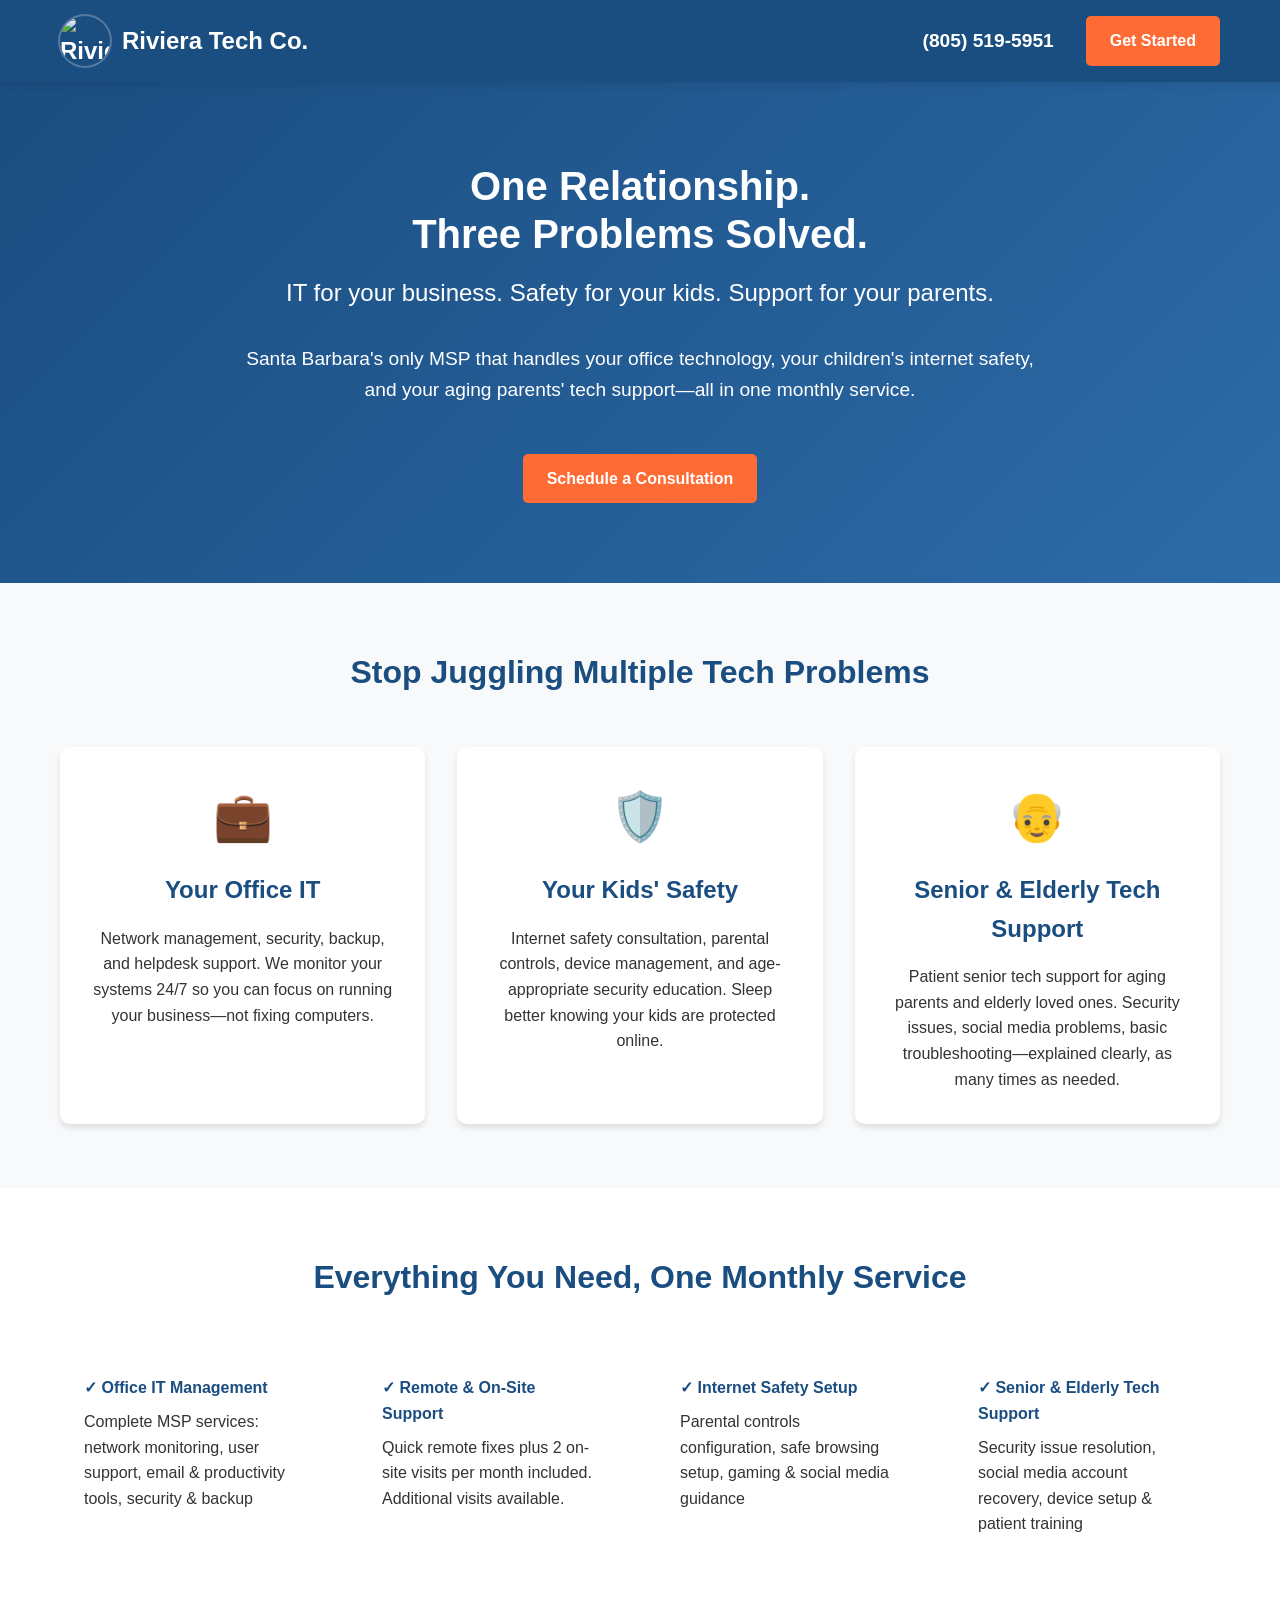
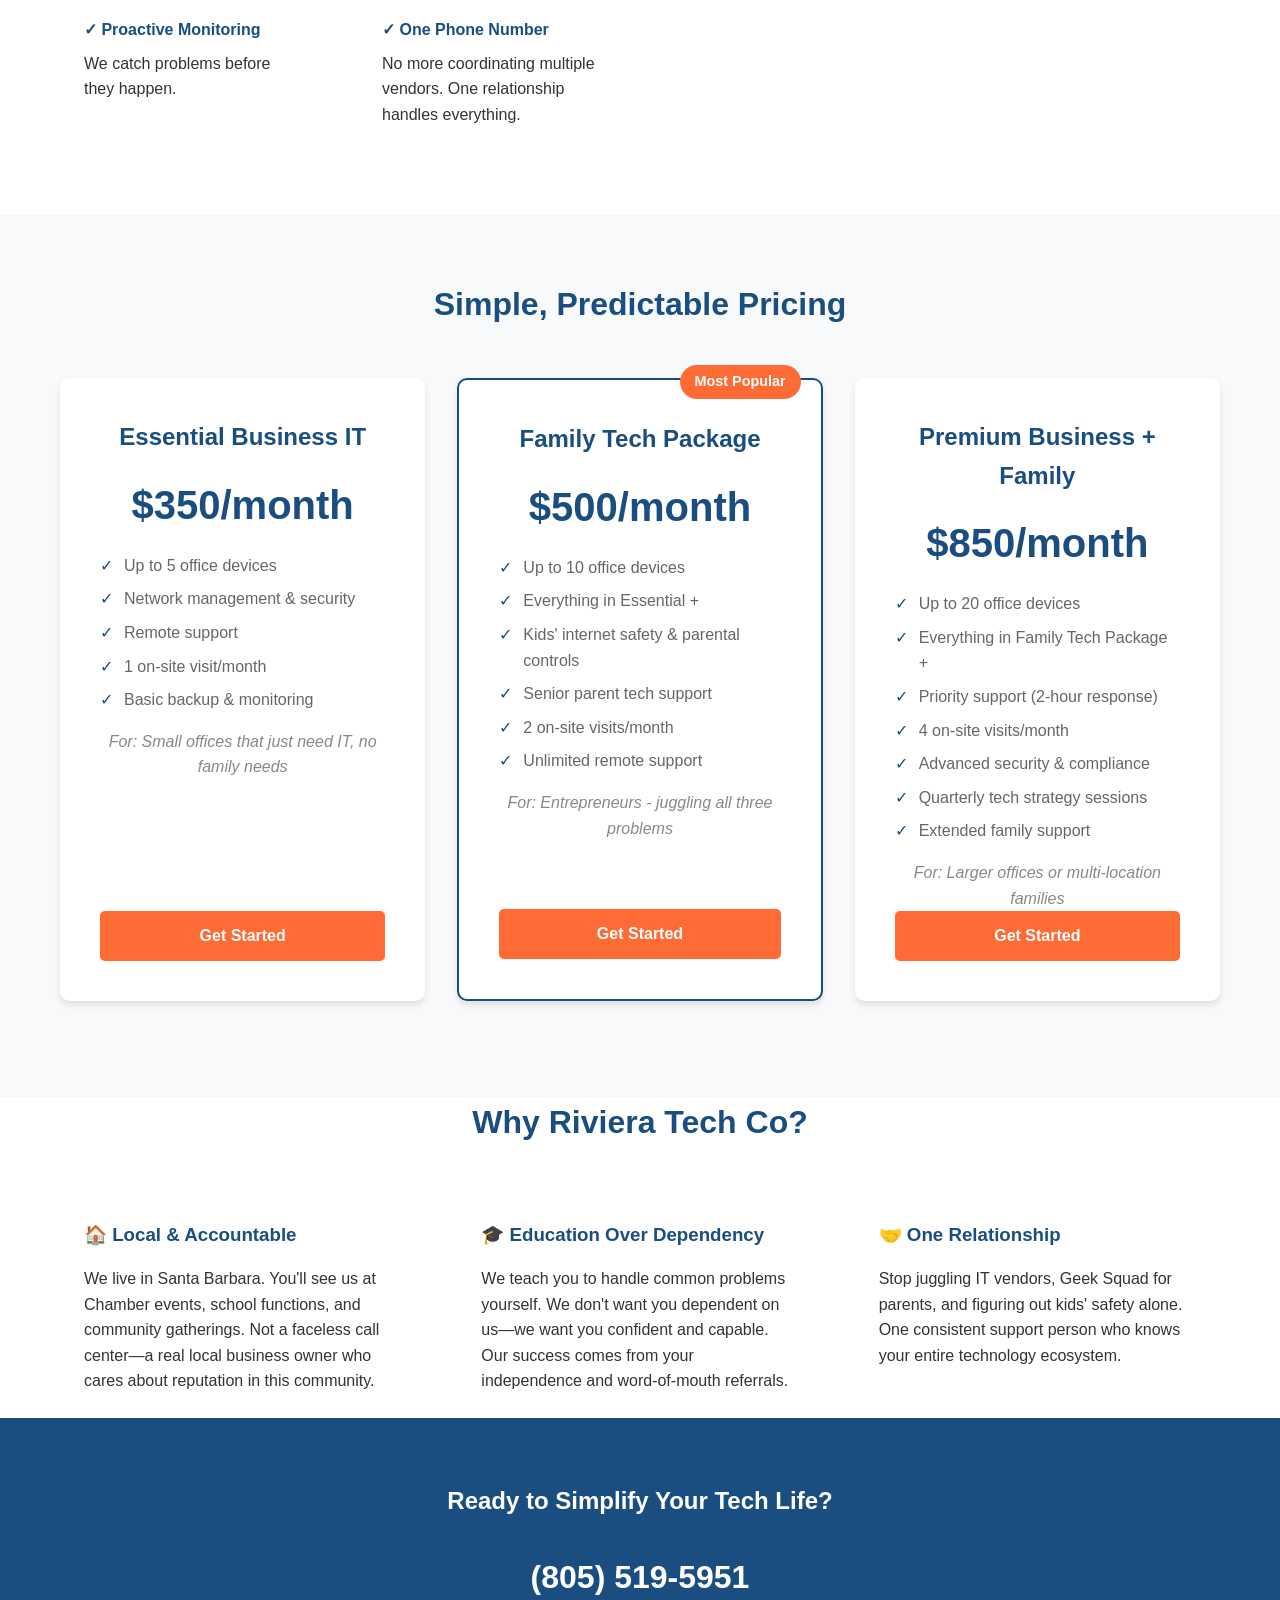
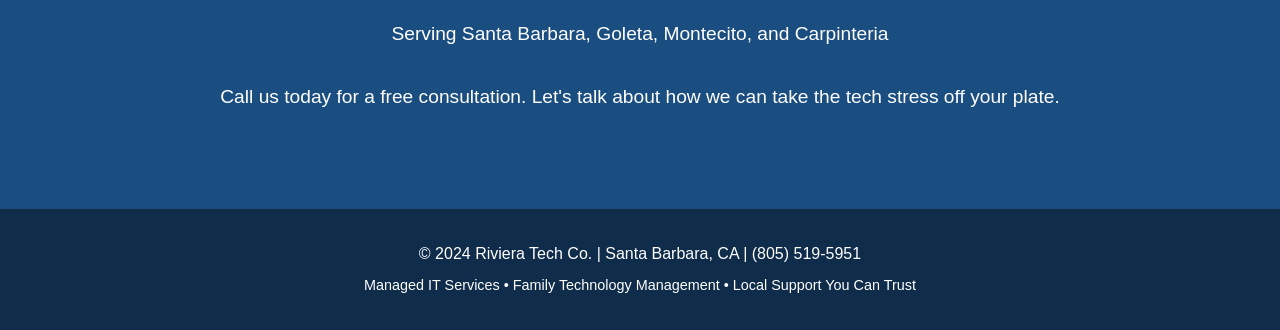
==== index.html @ 0cfe924a "SEO + logo fixes: repair broken meta description, add senior/elderly keywords, LocalBusiness schema," ====
<!DOCTYPE html>
<html lang="en">
<head>
    <meta charset="UTF-8">
    <meta http-equiv="Content-Security-Policy" content="upgrade-insecure-requests">
    <meta name="viewport" content="width=device-width, initial-scale=1.0">
    <meta name="description" content="Riviera Tech Co. is Santa Barbara's only MSP offering business IT support, kids' internet safety, and senior &amp; elderly tech support for aging parents. One relationship, three problems solved.">
    <meta name="keywords" content="senior tech support Santa Barbara, elderly tech support, IT support for seniors, aging parent tech help, managed IT services Santa Barbara, small business IT support, kids internet safety, family tech support">
    <link rel="canonical" href="https://www.rivtechco.com/">
    <meta name="robots" content="index, follow">
    <meta property="og:type" content="website">
    <meta property="og:title" content="Riviera Tech Co. | Santa Barbara IT Support for Your Business & Family">
    <meta property="og:description" content="Santa Barbara's only MSP offering business IT support, kids' internet safety, and senior & elderly tech support for aging parents. One relationship, three problems solved.">
    <meta property="og:url" content="https://www.rivtechco.com/">
    <meta property="og:image" content="https://www.rivtechco.com/logo.jpg">
    <meta property="og:locale" content="en_US">
    <meta name="twitter:card" content="summary">
    <meta name="twitter:title" content="Riviera Tech Co. | Santa Barbara IT Support for Your Business & Family">
    <meta name="twitter:description" content="Santa Barbara's only MSP offering business IT support, kids' internet safety, and senior & elderly tech support for aging parents.">
    <link rel="icon" type="image/jpg" href="logo.jpg">
    <title>Riviera Tech Co. | Santa Barbara IT Support for Your Business & Family</title>
    <style>
        * {
            margin: 0;
            padding: 0;
            box-sizing: border-box;
        }
        
        body {
            font-family: -apple-system, BlinkMacSystemFont, 'Segoe UI', Roboto, 'Helvetica Neue', Arial, sans-serif;
            line-height: 1.6;
            color: #333;
        }
        
        .container {
            max-width: 1200px;
            margin: 0 auto;
            padding: 0 20px;
        }
        
        /* Header */
        header {
            background: #1a4d80;
            color: white;
            padding: 1rem 0;
            position: sticky;
            top: 0;
            z-index: 100;
            box-shadow: 0 2px 10px rgba(0,0,0,0.1);
        }
        
        .header-content {
            display: flex;
            justify-content: space-between;
            align-items: center;
            flex-wrap: wrap;
        }
        
        .logo {
            display: flex;
            align-items: center;
            gap: 0.75rem;
            font-size: 1.5rem;
            font-weight: bold;
        }
        
        .logo img {
            height: 50px;
            width: 50px;
            object-fit: cover;
            border-radius: 50%;
            box-shadow: 0 0 0 2px rgba(255,255,255,0.25);
        }
        
        .header-contact {
            display: flex;
            gap: 2rem;
            align-items: center;
        }
        
        .phone {
            font-size: 1.2rem;
            font-weight: 600;
            color: white;
            text-decoration: none;
        }
        
        .cta-button {
            background: #ff6b35;
            color: white;
            padding: 0.75rem 1.5rem;
            border-radius: 5px;
            text-decoration: none;
            font-weight: 600;
            transition: background 0.3s;
        }
        
        .cta-button:hover {
            background: #e55a2b;
        }
        
        /* Hero Section */
        .hero {
            background: linear-gradient(135deg, #1a4d80 0%, #2d6ba8 100%);
            color: white;
            padding: 5rem 0;
            text-align: center;
        }
        
        .hero h1 {
            font-size: 2.5rem;
            margin-bottom: 1rem;
            line-height: 1.2;
        }
        
        .hero .tagline {
            font-size: 1.5rem;
            margin-bottom: 2rem;
            font-weight: 300;
        }
        
        .hero p {
            font-size: 1.2rem;
            margin-bottom: 2rem;
            max-width: 800px;
            margin-left: auto;
            margin-right: auto;
        }
        
        /* Three Problems Section */
        .problems {
            padding: 4rem 0;
            background: #f8f9fa;
        }
        
        .section-title {
            text-align: center;
            font-size: 2rem;
            margin-bottom: 3rem;
            color: #1a4d80;
        }
        
        .problems-grid {
            display: grid;
            grid-template-columns: repeat(auto-fit, minmax(300px, 1fr));
            gap: 2rem;
            margin-top: 2rem;
        }
        
        .problem-card {
            background: white;
            padding: 2rem;
            border-radius: 10px;
            box-shadow: 0 4px 6px rgba(0,0,0,0.1);
            text-align: center;
        }
        
        .problem-card h3 {
            color: #1a4d80;
            font-size: 1.5rem;
            margin-bottom: 1rem;
        }
        
        .problem-icon {
            font-size: 3rem;
            margin-bottom: 1rem;
        }
        
        /* How It Works */
        .how-it-works {
            padding: 4rem 0;
        }
        
        .features-list {
            display: grid;
            grid-template-columns: repeat(auto-fit, minmax(250px, 1fr));
            gap: 2rem;
            margin-top: 2rem;
        }
        
        .feature {
            padding: 1.5rem;
        }
        
        .feature h4 {
            color: #1a4d80;
            margin-bottom: 0.5rem;
        }
        
        /* Pricing */
        .pricing {
            padding: 4rem 0;
            background: #f8f9fa;
            text-align: center;
        }
        
        .pricing-grid {
            display: grid;
            grid-template-columns: repeat(auto-fit, minmax(300px, 1fr));
            gap: 2rem;
            margin: 2rem auto;
            max-width: 1200px;
        }
        
        .price-box {
            background: white;
            padding: 2.5rem;
            border-radius: 10px;
            box-shadow: 0 4px 6px rgba(0,0,0,0.1);
            transition: transform 0.3s ease;
            height: 100%;
            display: flex;
            flex-direction: column;
            justify-content: space-between;
        }
        
        .price-box:hover {
            transform: translateY(-5px);
        }
        
        .price-box.featured {
            border: 2px solid #1a4d80;
            position: relative;
        }
        
        .featured-tag {
            position: absolute;
            top: -15px;
            right: 20px;
            background: #ff6b35;
            color: white;
            padding: 5px 15px;
            border-radius: 20px;
            font-size: 0.9rem;
            font-weight: bold;
        }
        
        .tier-name {
            color: #1a4d80;
            font-size: 1.5rem;
            font-weight: bold;
            margin-bottom: 1rem;
        }
        
        .price {
            font-size: 2.5rem;
            color: #1a4d80;
            font-weight: bold;
            margin-bottom: 1rem;
        }
        
        .price-details {
            font-size: 1rem;
            color: #666;
            flex-grow: 1;
        }
        
        .price-details ul {
            list-style: none;
            padding: 0;
            margin: 1rem 0;
            text-align: left;
        }
        
        .price-details li {
            margin: 0.5rem 0;
            padding-left: 1.5rem;
            position: relative;
        }
        
        .price-details li::before {
            content: "✓";
            position: absolute;
            left: 0;
            color: #1a4d80;
        }
        
        .price-details .target {
            font-style: italic;
            color: #888;
            margin-top: 1rem;
        }
        
        @media (max-width: 768px) {
            .pricing-grid {
                grid-template-columns: 1fr;
                padding: 0 1rem;
            }
            
            .price-box {
                margin-bottom: 2rem;
            }
        }
            margin-bottom: 2rem;
        }
        
        /* Why Choose Us */
        .why-us {
            padding: 4rem 0;
        }
        
        .why-us-grid {
            display: grid;
            grid-template-columns: repeat(auto-fit, minmax(300px, 1fr));
            gap: 2rem;
            margin-top: 2rem;
        }
        
        .why-card {
            padding: 1.5rem;
        }
        
        .why-card h3 {
            color: #1a4d80;
            margin-bottom: 1rem;
        }
        
        /* Contact */
        .contact {
            padding: 4rem 0;
            background: #1a4d80;
            color: white;
            text-align: center;
        }
        
        .contact h2 {
            margin-bottom: 2rem;
        }
        
        .contact-info {
            font-size: 1.2rem;
            margin-bottom: 2rem;
        }
        
        /* Footer */
        footer {
            background: #0f2c4a;
            color: white;
            padding: 2rem 0;
            text-align: center;
        }
        
        /* Responsive */
        @media (max-width: 768px) {
            .hero h1 {
                font-size: 2rem;
            }
            
            .hero .tagline {
                font-size: 1.2rem;
            }
            
            .header-contact {
                flex-direction: column;
                gap: 1rem;
                width: 100%;
                margin-top: 1rem;
            }
            
            .problems-grid,
            .features-list,
            .why-us-grid {
                grid-template-columns: 1fr;
            }
        }
    </style>
    <script type="application/ld+json">
    {
      "@context": "https://schema.org",
      "@type": "ProfessionalService",
      "name": "Riviera Tech Co.",
      "description": "Santa Barbara MSP providing business IT support, kids' internet safety, and senior & elderly tech support for aging parents.",
      "url": "https://www.rivtechco.com/",
      "telephone": "+18055195951",
      "image": "https://www.rivtechco.com/logo.jpg",
      "priceRange": "$350-$850",
      "areaServed": [
        {"@type": "City", "name": "Santa Barbara"},
        {"@type": "City", "name": "Goleta"},
        {"@type": "City", "name": "Montecito"},
        {"@type": "City", "name": "Carpinteria"}
      ],
      "address": {
        "@type": "PostalAddress",
        "addressLocality": "Santa Barbara",
        "addressRegion": "CA",
        "addressCountry": "US"
      },
      "makesOffer": [
        {"@type": "Offer", "itemOffered": {"@type": "Service", "name": "Business IT / Managed Services"}},
        {"@type": "Offer", "itemOffered": {"@type": "Service", "name": "Senior & Elderly Tech Support"}},
        {"@type": "Offer", "itemOffered": {"@type": "Service", "name": "Kids' Internet Safety & Parental Controls"}}
      ]
    }
    </script>
</head>
<body>
    <!-- Header -->
    <header>
        <div class="container">
            <div class="header-content">
                <div class="logo">
                    <img src="logo.jpg" alt="Riviera Tech Co. Logo">
                    Riviera Tech Co.
                </div>
                <div class="header-contact">
                    <a href="tel:8055195951" class="phone">(805) 519-5951</a>
                    <a href="#contact" class="cta-button">Get Started</a>
                </div>
            </div>
        </div>
    </header>

    <!-- Hero Section -->
    <section class="hero">
        <div class="container">
            <h1>One Relationship.<br>Three Problems Solved.</h1>
            <p class="tagline">IT for your business. Safety for your kids. Support for your parents.</p>
            <p>Santa Barbara's only MSP that handles your office technology, your children's internet safety, and your aging parents' tech support—all in one monthly service.</p>
            <a href="#contact" class="cta-button" style="display: inline-block; margin-top: 1rem;">Schedule a Consultation</a>
        </div>
    </section>

    <!-- Three Problems -->
    <section class="problems">
        <div class="container">
            <h2 class="section-title">Stop Juggling Multiple Tech Problems</h2>
            <div class="problems-grid">
                <div class="problem-card">
                    <div class="problem-icon">💼</div>
                    <h3>Your Office IT</h3>
                    <p>Network management, security, backup, and helpdesk support. We monitor your systems 24/7 so you can focus on running your business—not fixing computers.</p>
                </div>
                <div class="problem-card">
                    <div class="problem-icon">🛡️</div>
                    <h3>Your Kids' Safety</h3>
                    <p>Internet safety consultation, parental controls, device management, and age-appropriate security education. Sleep better knowing your kids are protected online.</p>
                </div>
                <div class="problem-card">
                    <div class="problem-icon">👴</div>
                    <h3>Senior &amp; Elderly Tech Support</h3>
                    <p>Patient senior tech support for aging parents and elderly loved ones. Security issues, social media problems, basic troubleshooting—explained clearly, as many times as needed.</p>
                </div>
            </div>
        </div>
    </section>

    <!-- How It Works -->
    <section class="how-it-works">
        <div class="container">
            <h2 class="section-title">Everything You Need, One Monthly Service</h2>
            <div class="features-list">
                <div class="feature">
                    <h4>✓ Office IT Management</h4>
                    <p>Complete MSP services: network monitoring, user support, email & productivity tools, security & backup</p>
                </div>
                <div class="feature">
                    <h4>✓ Remote & On-Site Support</h4>
                    <p>Quick remote fixes plus 2 on-site visits per month included. Additional visits available.</p>
                </div>
                <div class="feature">
                    <h4>✓ Internet Safety Setup</h4>
                    <p>Parental controls configuration, safe browsing setup, gaming & social media guidance</p>
                </div>
                <div class="feature">
                    <h4>✓ Senior &amp; Elderly Tech Support</h4>
                    <p>Security issue resolution, social media account recovery, device setup & patient training</p>
                </div>
                <div class="feature">
                    <h4>✓ Proactive Monitoring</h4>
                    <p>We catch problems before they happen.</p>
                </div>
                <div class="feature">
                    <h4>✓ One Phone Number</h4>
                    <p>No more coordinating multiple vendors. One relationship handles everything.</p>
                </div>
            </div>
        </div>
    </section>

    <!-- Pricing -->
    <section class="pricing">
        <div class="container">
            <h2 class="section-title">Simple, Predictable Pricing</h2>
            <div class="pricing-grid">
                <!-- Essential Business IT -->
                <div class="price-box">
                    <div>
                        <h3 class="tier-name">Essential Business IT</h3>
                        <div class="price">$350/month</div>
                        <div class="price-details">
                            <ul>
                                <li>Up to 5 office devices</li>
                                <li>Network management & security</li>
                                <li>Remote support</li>
                                <li>1 on-site visit/month</li>
                                <li>Basic backup & monitoring</li>
                            </ul>
                            <p class="target">For: Small offices that just need IT, no family needs</p>
                        </div>
                    </div>
                    <a href="#contact" class="cta-button">Get Started</a>
                </div>

                <!-- Family Tech Package -->
                <div class="price-box featured">
                    <div class="featured-tag">Most Popular</div>
                    <div>
                        <h3 class="tier-name">Family Tech Package</h3>
                        <div class="price">$500/month</div>
                        <div class="price-details">
                            <ul>
                                <li>Up to 10 office devices</li>
                                <li>Everything in Essential +</li>
                                <li>Kids' internet safety & parental controls</li>
                                <li>Senior parent tech support</li>
                                <li>2 on-site visits/month</li>
                                <li>Unlimited remote support</li>
                            </ul>
                            <p class="target">For: Entrepreneurs - juggling all three problems</p>
                        </div>
                    </div>
                    <a href="#contact" class="cta-button">Get Started</a>
                </div>

                <!-- Premium Business + Family -->
                <div class="price-box">
                    <div>
                        <h3 class="tier-name">Premium Business + Family</h3>
                        <div class="price">$850/month</div>
                        <div class="price-details">
                            <ul>
                                <li>Up to 20 office devices</li>
                                <li>Everything in Family Tech Package +</li>
                                <li>Priority support (2-hour response)</li>
                                <li>4 on-site visits/month</li>
                                <li>Advanced security & compliance</li>
                                <li>Quarterly tech strategy sessions</li>
                                <li>Extended family support</li>
                            </ul>
                            <p class="target">For: Larger offices or multi-location families</p>
                        </div>
                    </div>
                    <a href="#contact" class="cta-button">Get Started</a>
                </div>
            </div>
        </div>
    </section>

    <!-- Why Choose Us -->
    <section class="why-us">
        <div class="container">
            <h2 class="section-title">Why Riviera Tech Co?</h2>
            <div class="why-us-grid">
                <div class="why-card">
                    <h3>🏠 Local & Accountable</h3>
                    <p>We live in Santa Barbara. You'll see us at Chamber events, school functions, and community gatherings. Not a faceless call center—a real local business owner who cares about reputation in this community.</p>
                </div>
                <div class="why-card">
                    <h3>🎓 Education Over Dependency</h3>
                    <p>We teach you to handle common problems yourself. We don't want you dependent on us—we want you confident and capable. Our success comes from your independence and word-of-mouth referrals.</p>
                </div>
                <div class="why-card">
                    <h3>🤝 One Relationship</h3>
                    <p>Stop juggling IT vendors, Geek Squad for parents, and figuring out kids' safety alone. One consistent support person who knows your entire technology ecosystem.</p>
                </div>
            </div>
        </div>
    </section>

    <!-- Contact -->
    <section id="contact" class="contact">
        <div class="container">
            <h2>Ready to Simplify Your Tech Life?</h2>
            <div class="contact-info">
                <p style="font-size: 2rem; margin-bottom: 1rem;"><strong>(805) 519-5951</strong></p>
                <p>Serving Santa Barbara, Goleta, Montecito, and Carpinteria</p>
                <p style="margin-top: 2rem;">Call us today for a free consultation. Let's talk about how we can take the tech stress off your plate.</p>
            </div>
        </div>
    </section>

    <!-- Footer -->
    <footer>
        <div class="container">
            <p>&copy; 2024 Riviera Tech Co. | Santa Barbara, CA | (805) 519-5951</p>
            <p style="margin-top: 0.5rem; font-size: 0.9rem;">Managed IT Services • Family Technology Management • Local Support You Can Trust</p>
        </div>
    </footer>
</body>
</html>
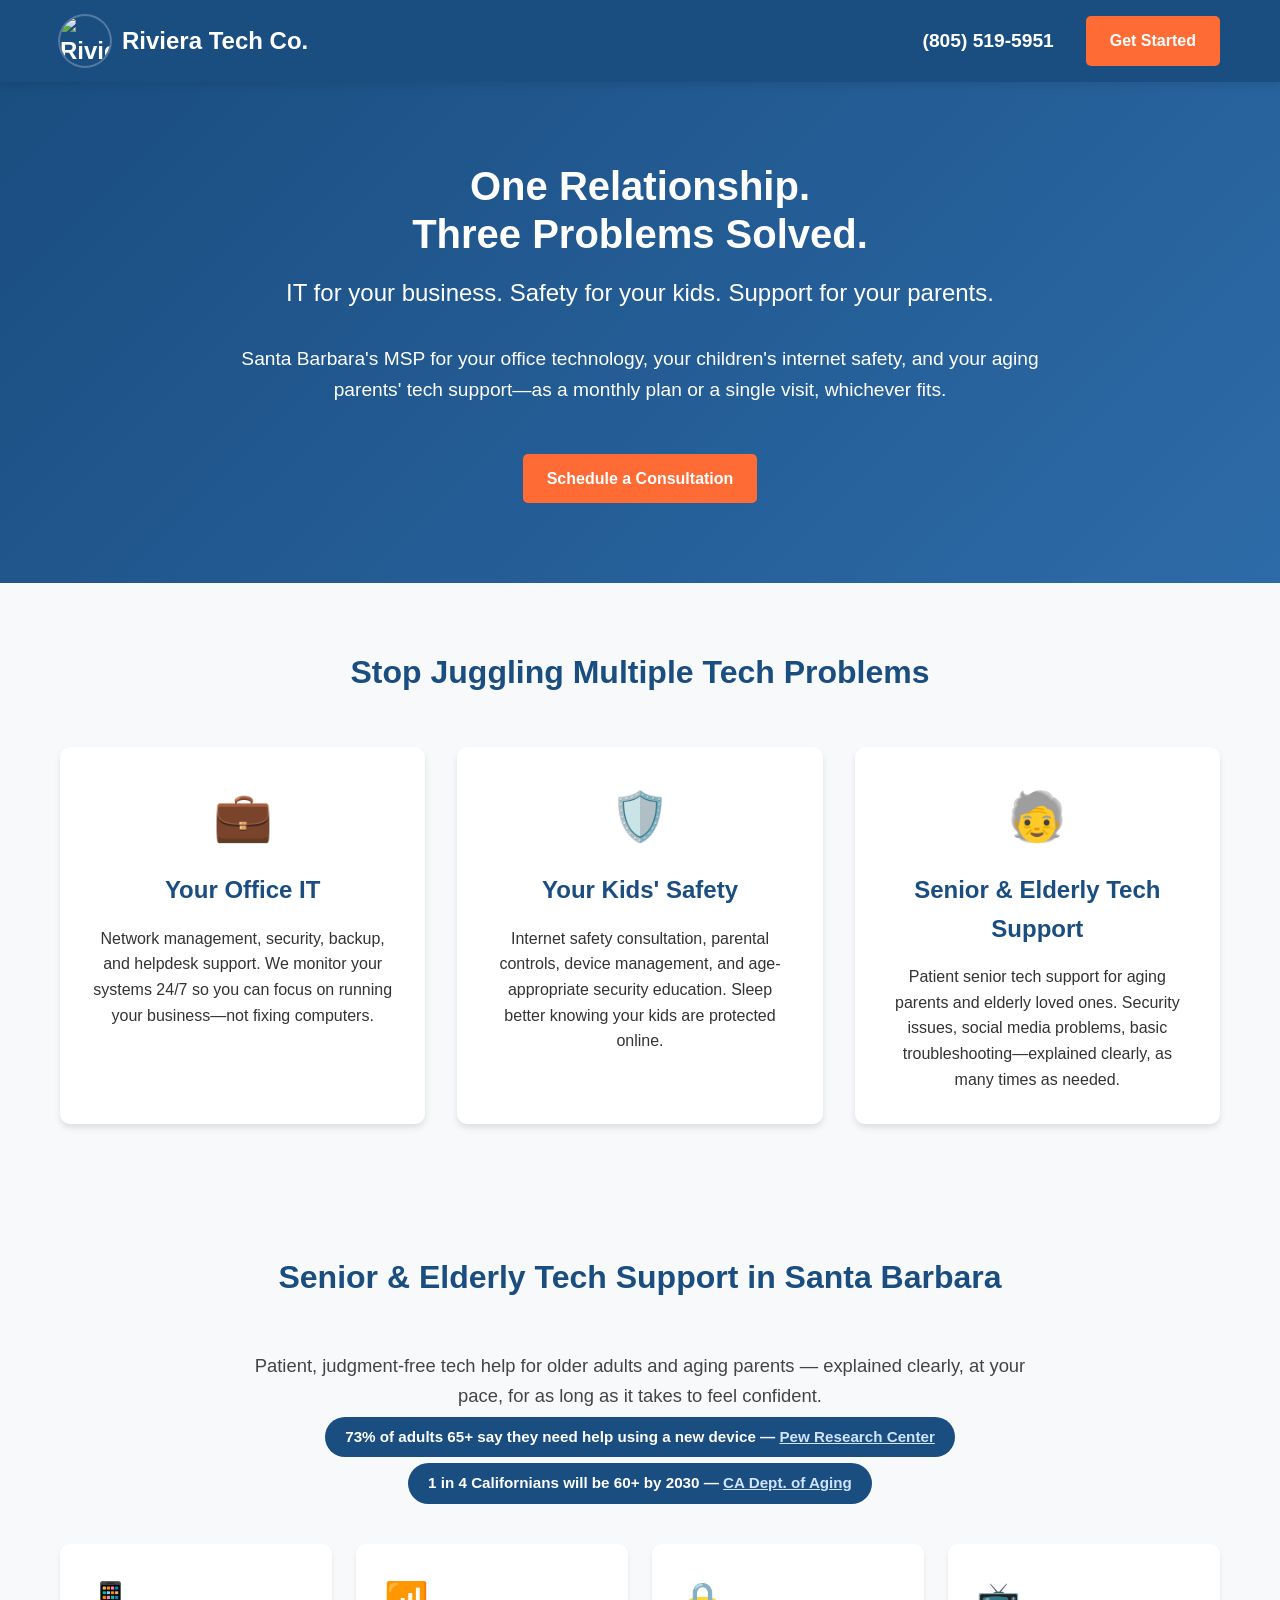
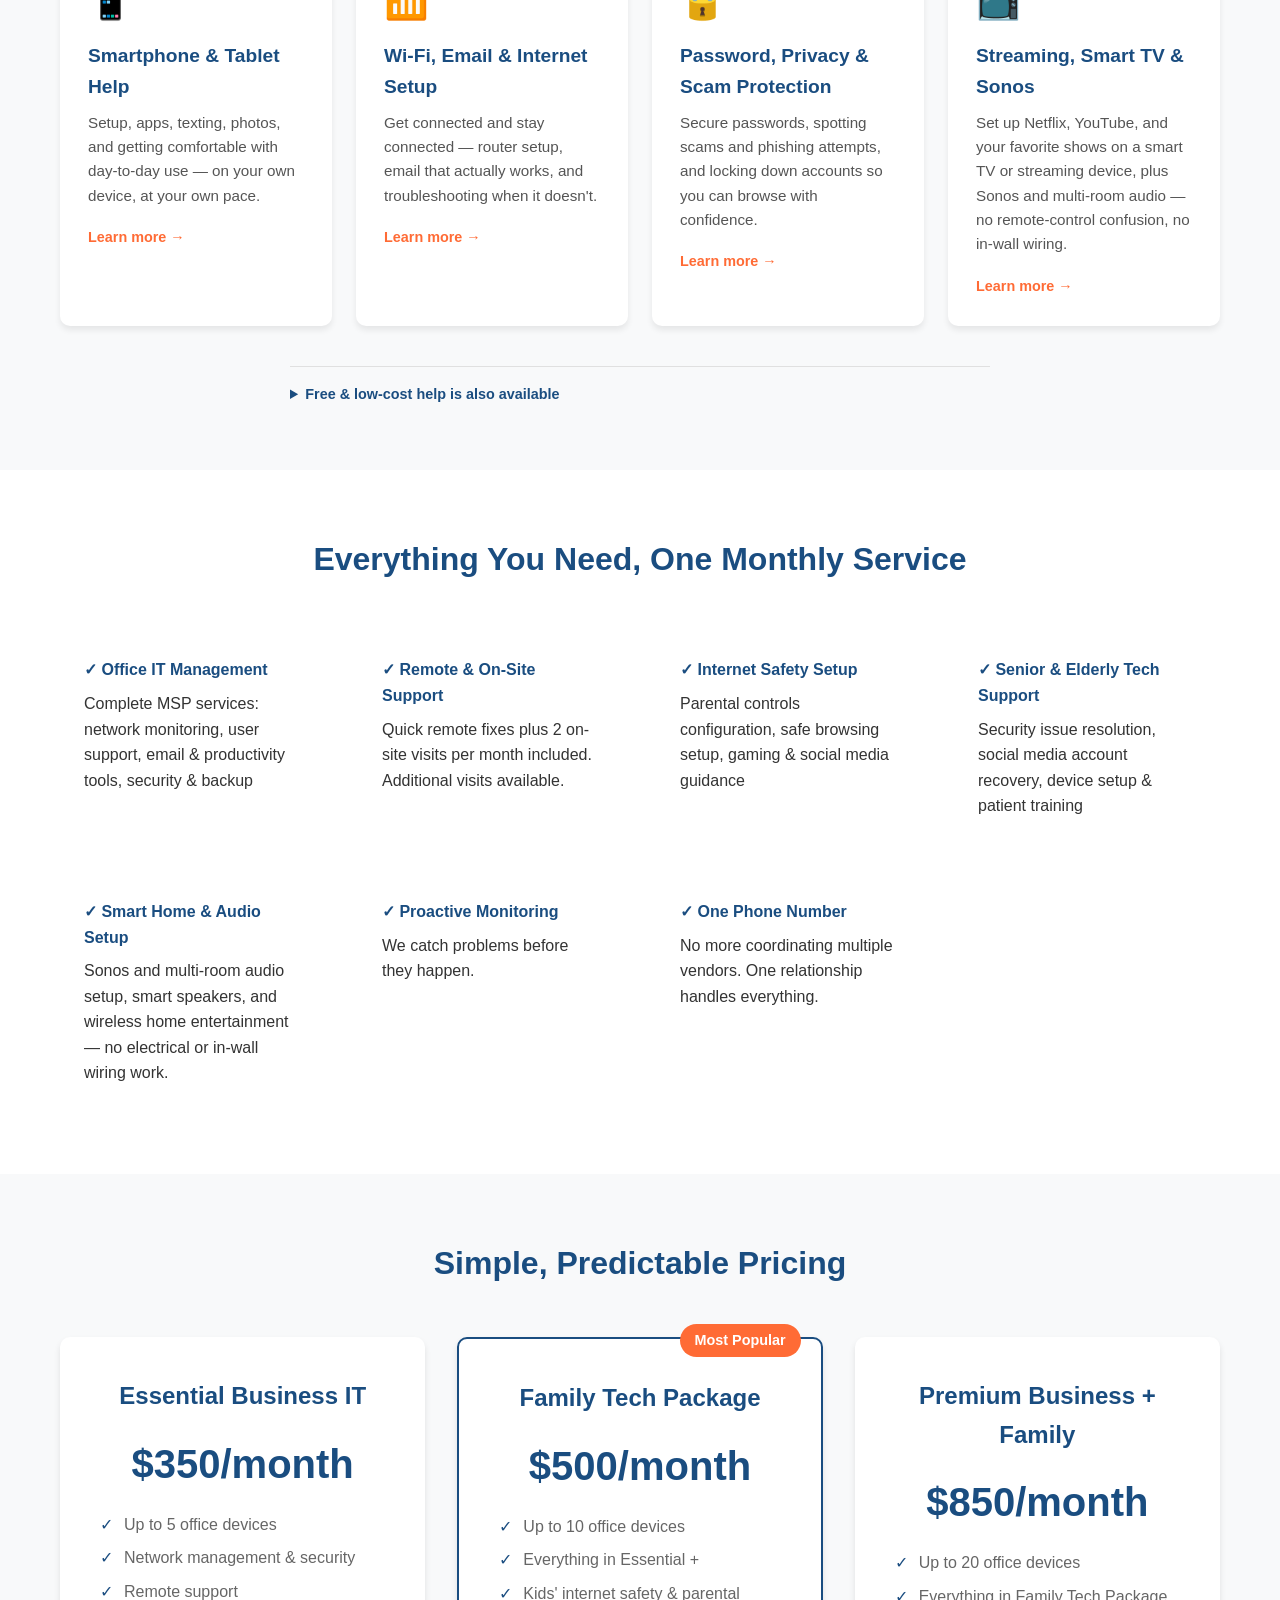
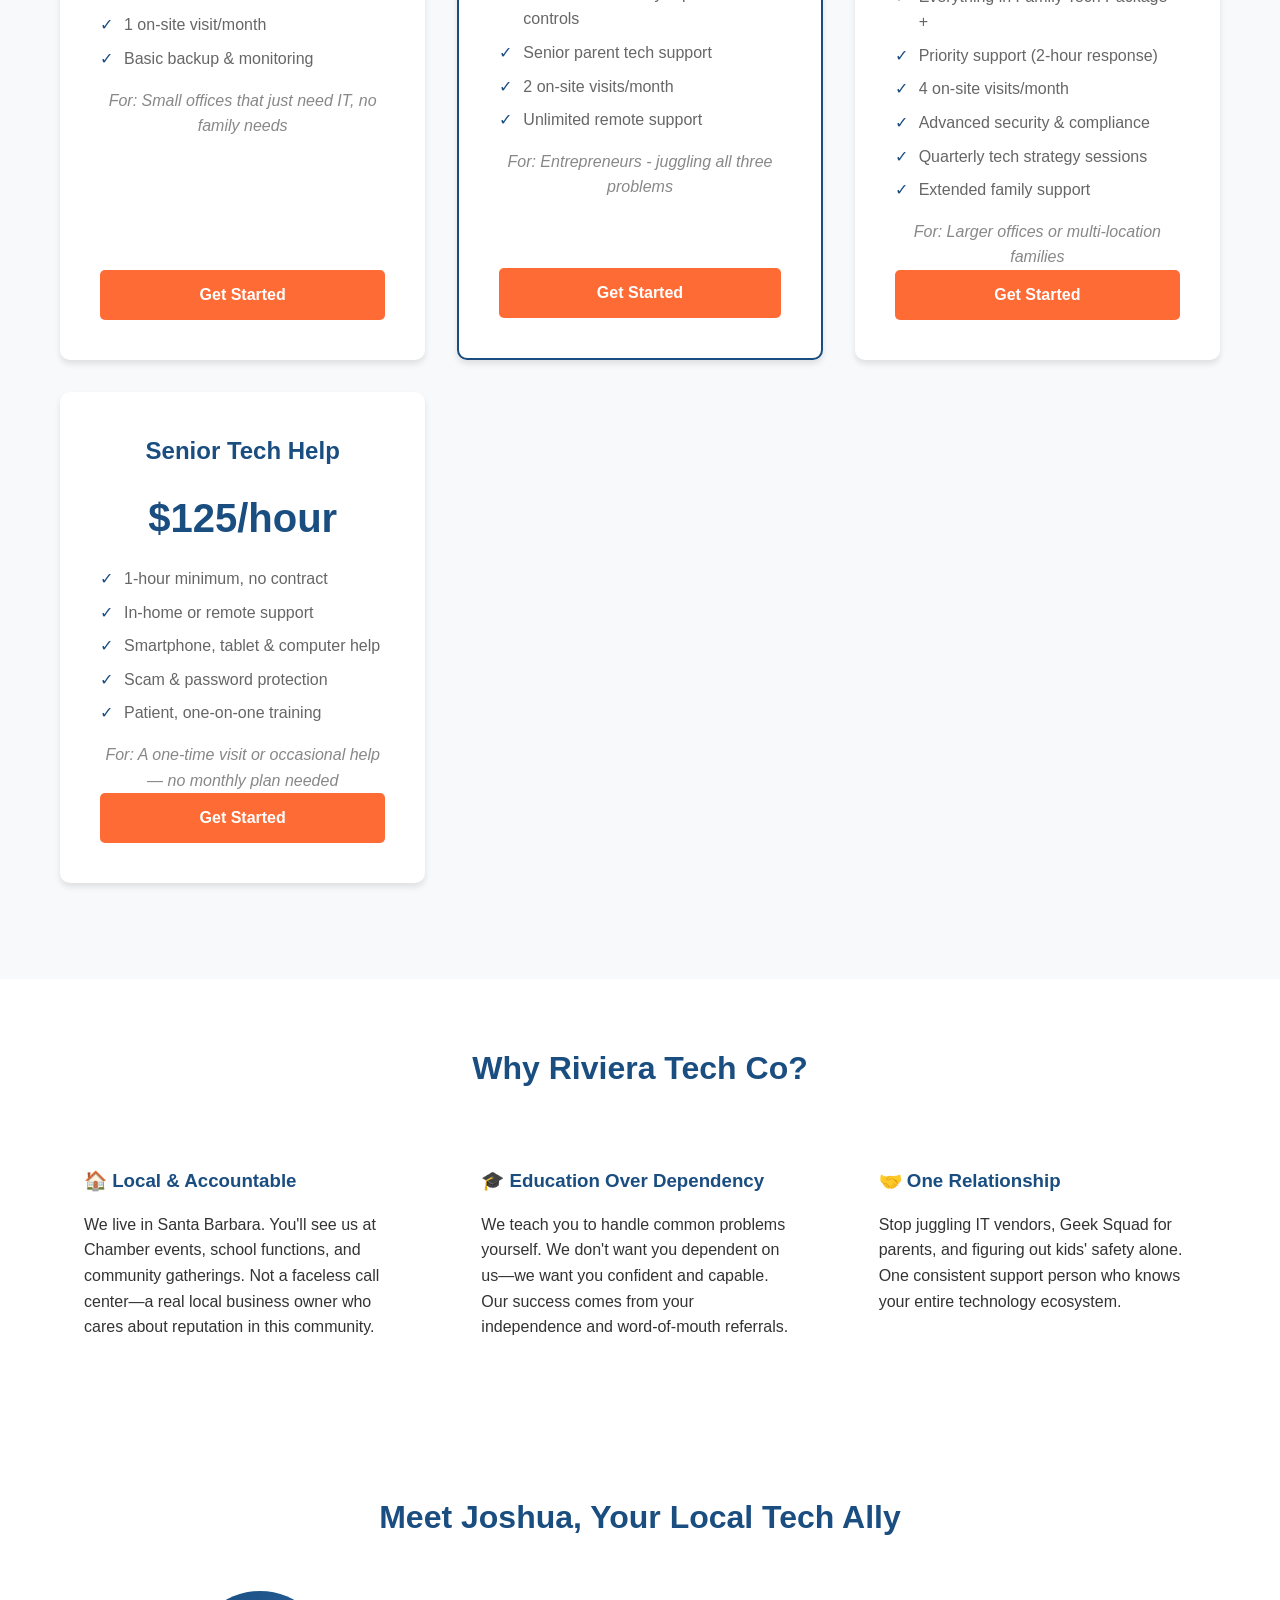
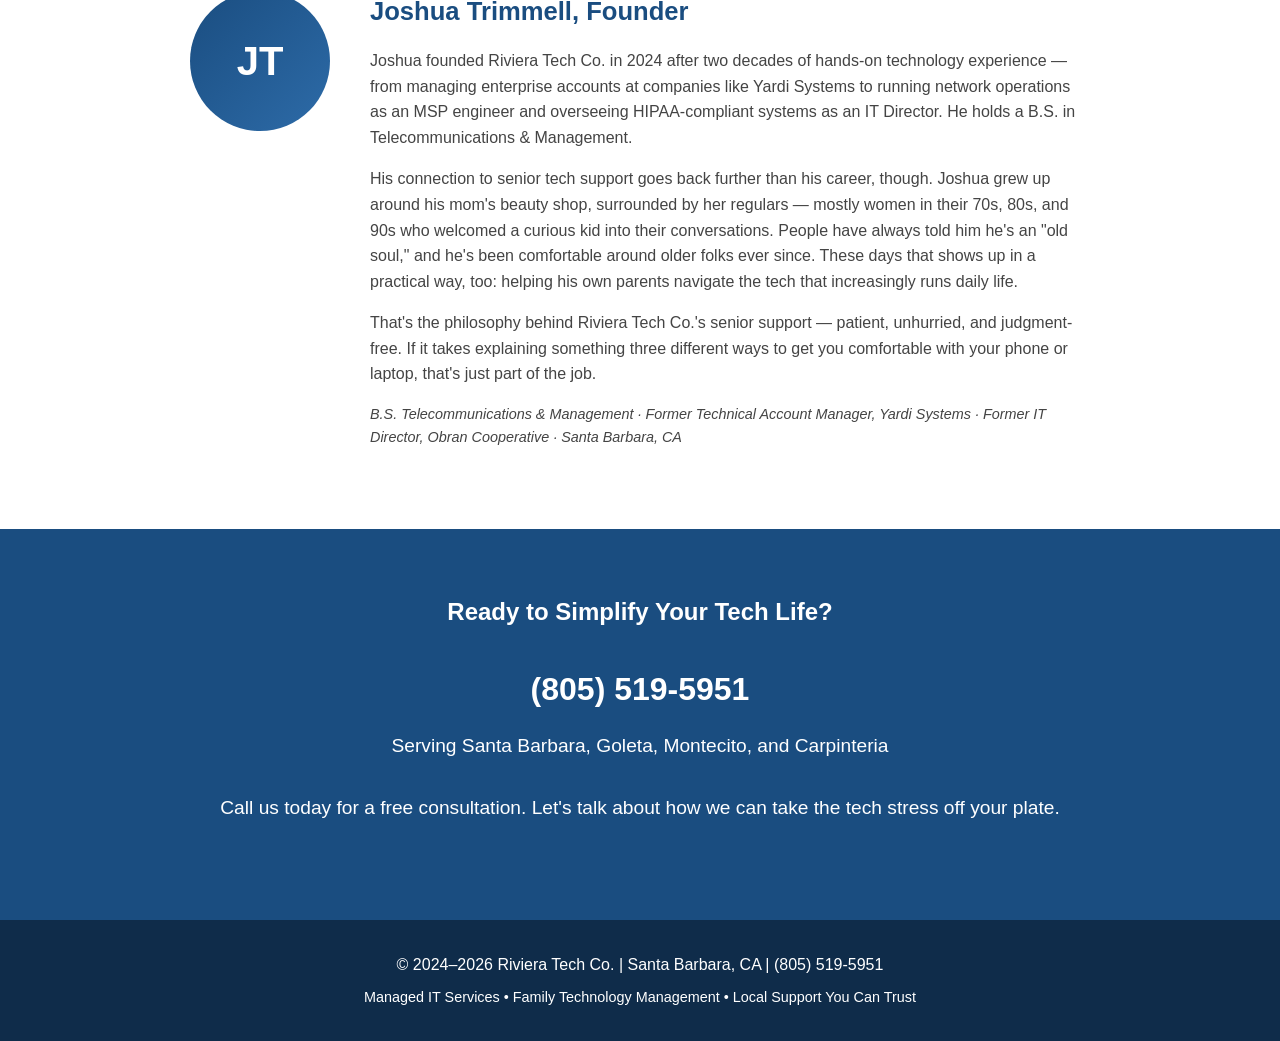
==== commit a50ac315: "Add senior services pages, Sonos support, pricing, and bio; fix QA issues from review - New senior s" ====
--- a/index.html
+++ b/index.html
@@ -4,366 +4,22 @@
     <meta charset="UTF-8">
     <meta http-equiv="Content-Security-Policy" content="upgrade-insecure-requests">
     <meta name="viewport" content="width=device-width, initial-scale=1.0">
-    <meta name="description" content="Riviera Tech Co. is Santa Barbara's only MSP offering business IT support, kids' internet safety, and senior &amp; elderly tech support for aging parents. One relationship, three problems solved.">
+    <meta name="description" content="Riviera Tech Co. is a Santa Barbara MSP offering business IT support, kids' internet safety, and senior &amp; elderly tech support for aging parents. One relationship, three problems solved.">
     <meta name="keywords" content="senior tech support Santa Barbara, elderly tech support, IT support for seniors, aging parent tech help, managed IT services Santa Barbara, small business IT support, kids internet safety, family tech support">
     <link rel="canonical" href="https://www.rivtechco.com/">
     <meta name="robots" content="index, follow">
     <meta property="og:type" content="website">
     <meta property="og:title" content="Riviera Tech Co. | Santa Barbara IT Support for Your Business & Family">
-    <meta property="og:description" content="Santa Barbara's only MSP offering business IT support, kids' internet safety, and senior & elderly tech support for aging parents. One relationship, three problems solved.">
+    <meta property="og:description" content="Santa Barbara MSP offering business IT support, kids' internet safety, and senior & elderly tech support for aging parents. One relationship, three problems solved.">
     <meta property="og:url" content="https://www.rivtechco.com/">
     <meta property="og:image" content="https://www.rivtechco.com/logo.jpg">
     <meta property="og:locale" content="en_US">
     <meta name="twitter:card" content="summary">
     <meta name="twitter:title" content="Riviera Tech Co. | Santa Barbara IT Support for Your Business & Family">
-    <meta name="twitter:description" content="Santa Barbara's only MSP offering business IT support, kids' internet safety, and senior & elderly tech support for aging parents.">
+    <meta name="twitter:description" content="Santa Barbara MSP offering business IT support, kids' internet safety, and senior & elderly tech support for aging parents.">
     <link rel="icon" type="image/jpg" href="logo.jpg">
     <title>Riviera Tech Co. | Santa Barbara IT Support for Your Business & Family</title>
-    <style>
-        * {
-            margin: 0;
-            padding: 0;
-            box-sizing: border-box;
-        }
-        
-        body {
-            font-family: -apple-system, BlinkMacSystemFont, 'Segoe UI', Roboto, 'Helvetica Neue', Arial, sans-serif;
-            line-height: 1.6;
-            color: #333;
-        }
-        
-        .container {
-            max-width: 1200px;
-            margin: 0 auto;
-            padding: 0 20px;
-        }
-        
-        /* Header */
-        header {
-            background: #1a4d80;
-            color: white;
-            padding: 1rem 0;
-            position: sticky;
-            top: 0;
-            z-index: 100;
-            box-shadow: 0 2px 10px rgba(0,0,0,0.1);
-        }
-        
-        .header-content {
-            display: flex;
-            justify-content: space-between;
-            align-items: center;
-            flex-wrap: wrap;
-        }
-        
-        .logo {
-            display: flex;
-            align-items: center;
-            gap: 0.75rem;
-            font-size: 1.5rem;
-            font-weight: bold;
-        }
-        
-        .logo img {
-            height: 50px;
-            width: 50px;
-            object-fit: cover;
-            border-radius: 50%;
-            box-shadow: 0 0 0 2px rgba(255,255,255,0.25);
-        }
-        
-        .header-contact {
-            display: flex;
-            gap: 2rem;
-            align-items: center;
-        }
-        
-        .phone {
-            font-size: 1.2rem;
-            font-weight: 600;
-            color: white;
-            text-decoration: none;
-        }
-        
-        .cta-button {
-            background: #ff6b35;
-            color: white;
-            padding: 0.75rem 1.5rem;
-            border-radius: 5px;
-            text-decoration: none;
-            font-weight: 600;
-            transition: background 0.3s;
-        }
-        
-        .cta-button:hover {
-            background: #e55a2b;
-        }
-        
-        /* Hero Section */
-        .hero {
-            background: linear-gradient(135deg, #1a4d80 0%, #2d6ba8 100%);
-            color: white;
-            padding: 5rem 0;
-            text-align: center;
-        }
-        
-        .hero h1 {
-            font-size: 2.5rem;
-            margin-bottom: 1rem;
-            line-height: 1.2;
-        }
-        
-        .hero .tagline {
-            font-size: 1.5rem;
-            margin-bottom: 2rem;
-            font-weight: 300;
-        }
-        
-        .hero p {
-            font-size: 1.2rem;
-            margin-bottom: 2rem;
-            max-width: 800px;
-            margin-left: auto;
-            margin-right: auto;
-        }
-        
-        /* Three Problems Section */
-        .problems {
-            padding: 4rem 0;
-            background: #f8f9fa;
-        }
-        
-        .section-title {
-            text-align: center;
-            font-size: 2rem;
-            margin-bottom: 3rem;
-            color: #1a4d80;
-        }
-        
-        .problems-grid {
-            display: grid;
-            grid-template-columns: repeat(auto-fit, minmax(300px, 1fr));
-            gap: 2rem;
-            margin-top: 2rem;
-        }
-        
-        .problem-card {
-            background: white;
-            padding: 2rem;
-            border-radius: 10px;
-            box-shadow: 0 4px 6px rgba(0,0,0,0.1);
-            text-align: center;
-        }
-        
-        .problem-card h3 {
-            color: #1a4d80;
-            font-size: 1.5rem;
-            margin-bottom: 1rem;
-        }
-        
-        .problem-icon {
-            font-size: 3rem;
-            margin-bottom: 1rem;
-        }
-        
-        /* How It Works */
-        .how-it-works {
-            padding: 4rem 0;
-        }
-        
-        .features-list {
-            display: grid;
-            grid-template-columns: repeat(auto-fit, minmax(250px, 1fr));
-            gap: 2rem;
-            margin-top: 2rem;
-        }
-        
-        .feature {
-            padding: 1.5rem;
-        }
-        
-        .feature h4 {
-            color: #1a4d80;
-            margin-bottom: 0.5rem;
-        }
-        
-        /* Pricing */
-        .pricing {
-            padding: 4rem 0;
-            background: #f8f9fa;
-            text-align: center;
-        }
-        
-        .pricing-grid {
-            display: grid;
-            grid-template-columns: repeat(auto-fit, minmax(300px, 1fr));
-            gap: 2rem;
-            margin: 2rem auto;
-            max-width: 1200px;
-        }
-        
-        .price-box {
-            background: white;
-            padding: 2.5rem;
-            border-radius: 10px;
-            box-shadow: 0 4px 6px rgba(0,0,0,0.1);
-            transition: transform 0.3s ease;
-            height: 100%;
-            display: flex;
-            flex-direction: column;
-            justify-content: space-between;
-        }
-        
-        .price-box:hover {
-            transform: translateY(-5px);
-        }
-        
-        .price-box.featured {
-            border: 2px solid #1a4d80;
-            position: relative;
-        }
-        
-        .featured-tag {
-            position: absolute;
-            top: -15px;
-            right: 20px;
-            background: #ff6b35;
-            color: white;
-            padding: 5px 15px;
-            border-radius: 20px;
-            font-size: 0.9rem;
-            font-weight: bold;
-        }
-        
-        .tier-name {
-            color: #1a4d80;
-            font-size: 1.5rem;
-            font-weight: bold;
-            margin-bottom: 1rem;
-        }
-        
-        .price {
-            font-size: 2.5rem;
-            color: #1a4d80;
-            font-weight: bold;
-            margin-bottom: 1rem;
-        }
-        
-        .price-details {
-            font-size: 1rem;
-            color: #666;
-            flex-grow: 1;
-        }
-        
-        .price-details ul {
-            list-style: none;
-            padding: 0;
-            margin: 1rem 0;
-            text-align: left;
-        }
-        
-        .price-details li {
-            margin: 0.5rem 0;
-            padding-left: 1.5rem;
-            position: relative;
-        }
-        
-        .price-details li::before {
-            content: "✓";
-            position: absolute;
-            left: 0;
-            color: #1a4d80;
-        }
-        
-        .price-details .target {
-            font-style: italic;
-            color: #888;
-            margin-top: 1rem;
-        }
-        
-        @media (max-width: 768px) {
-            .pricing-grid {
-                grid-template-columns: 1fr;
-                padding: 0 1rem;
-            }
-            
-            .price-box {
-                margin-bottom: 2rem;
-            }
-        }
-            margin-bottom: 2rem;
-        }
-        
-        /* Why Choose Us */
-        .why-us {
-            padding: 4rem 0;
-        }
-        
-        .why-us-grid {
-            display: grid;
-            grid-template-columns: repeat(auto-fit, minmax(300px, 1fr));
-            gap: 2rem;
-            margin-top: 2rem;
-        }
-        
-        .why-card {
-            padding: 1.5rem;
-        }
-        
-        .why-card h3 {
-            color: #1a4d80;
-            margin-bottom: 1rem;
-        }
-        
-        /* Contact */
-        .contact {
-            padding: 4rem 0;
-            background: #1a4d80;
-            color: white;
-            text-align: center;
-        }
-        
-        .contact h2 {
-            margin-bottom: 2rem;
-        }
-        
-        .contact-info {
-            font-size: 1.2rem;
-            margin-bottom: 2rem;
-        }
-        
-        /* Footer */
-        footer {
-            background: #0f2c4a;
-            color: white;
-            padding: 2rem 0;
-            text-align: center;
-        }
-        
-        /* Responsive */
-        @media (max-width: 768px) {
-            .hero h1 {
-                font-size: 2rem;
-            }
-            
-            .hero .tagline {
-                font-size: 1.2rem;
-            }
-            
-            .header-contact {
-                flex-direction: column;
-                gap: 1rem;
-                width: 100%;
-                margin-top: 1rem;
-            }
-            
-            .problems-grid,
-            .features-list,
-            .why-us-grid {
-                grid-template-columns: 1fr;
-            }
-        }
-    </style>
+    <link rel="stylesheet" href="style.css">
     <script type="application/ld+json">
     {
       "@context": "https://schema.org",
@@ -373,7 +29,7 @@
       "url": "https://www.rivtechco.com/",
       "telephone": "+18055195951",
       "image": "https://www.rivtechco.com/logo.jpg",
-      "priceRange": "$350-$850",
+      "priceRange": "$125-$850",
       "areaServed": [
         {"@type": "City", "name": "Santa Barbara"},
         {"@type": "City", "name": "Goleta"},
@@ -416,7 +72,7 @@
         <div class="container">
             <h1>One Relationship.<br>Three Problems Solved.</h1>
             <p class="tagline">IT for your business. Safety for your kids. Support for your parents.</p>
-            <p>Santa Barbara's only MSP that handles your office technology, your children's internet safety, and your aging parents' tech support—all in one monthly service.</p>
+            <p>Santa Barbara's MSP for your office technology, your children's internet safety, and your aging parents' tech support—as a monthly plan or a single visit, whichever fits.</p>
             <a href="#contact" class="cta-button" style="display: inline-block; margin-top: 1rem;">Schedule a Consultation</a>
         </div>
     </section>
@@ -437,7 +93,7 @@
                     <p>Internet safety consultation, parental controls, device management, and age-appropriate security education. Sleep better knowing your kids are protected online.</p>
                 </div>
                 <div class="problem-card">
-                    <div class="problem-icon">👴</div>
+                    <div class="problem-icon">🧓</div>
                     <h3>Senior &amp; Elderly Tech Support</h3>
                     <p>Patient senior tech support for aging parents and elderly loved ones. Security issues, social media problems, basic troubleshooting—explained clearly, as many times as needed.</p>
                 </div>
@@ -445,6 +101,55 @@
         </div>
     </section>
 
+    <!-- Senior & Elderly Services -->
+    <section class="senior-services" id="senior-tech-support">
+        <div class="container">
+            <h2 class="section-title">Senior &amp; Elderly Tech Support in Santa Barbara</h2>
+            <p class="senior-intro">
+                Patient, judgment-free tech help for older adults and aging parents — explained clearly, at your pace, for as long as it takes to feel confident.
+                <br>
+                <span class="senior-stat">73% of adults 65+ say they need help using a new device — <a href="https://www.pewresearch.org/internet/2017/05/17/technology-use-among-seniors/" target="_blank" rel="noopener">Pew Research Center</a></span>
+                <span class="senior-stat">1 in 4 Californians will be 60+ by 2030 — <a href="https://aging.ca.gov/Newsroom/Press_Release/January3025/" target="_blank" rel="noopener">CA Dept. of Aging</a></span>
+            </p>
+            <div class="services-grid">
+                <div class="service-card">
+                    <div class="service-icon">📱</div>
+                    <h3>Smartphone &amp; Tablet Help</h3>
+                    <p>Setup, apps, texting, photos, and getting comfortable with day-to-day use — on your own device, at your own pace.</p>
+                    <a class="learn-more" href="senior-smartphone-tablet-help.html">Learn more &rarr;</a>
+                </div>
+                <div class="service-card">
+                    <div class="service-icon">📶</div>
+                    <h3>Wi-Fi, Email &amp; Internet Setup</h3>
+                    <p>Get connected and stay connected — router setup, email that actually works, and troubleshooting when it doesn't.</p>
+                    <a class="learn-more" href="senior-wifi-email-setup.html">Learn more &rarr;</a>
+                </div>
+                <div class="service-card">
+                    <div class="service-icon">🔒</div>
+                    <h3>Password, Privacy &amp; Scam Protection</h3>
+                    <p>Secure passwords, spotting scams and phishing attempts, and locking down accounts so you can browse with confidence.</p>
+                    <a class="learn-more" href="senior-password-scam-protection.html">Learn more &rarr;</a>
+                </div>
+                <div class="service-card">
+                    <div class="service-icon">📺</div>
+                    <h3>Streaming, Smart TV &amp; Sonos</h3>
+                    <p>Set up Netflix, YouTube, and your favorite shows on a smart TV or streaming device, plus Sonos and multi-room audio — no remote-control confusion, no in-wall wiring.</p>
+                    <a class="learn-more" href="senior-streaming-smart-tv-help.html">Learn more &rarr;</a>
+                </div>
+            </div>
+
+            <details class="free-resources">
+                <summary>Free &amp; low-cost help is also available</summary>
+                <p>If a paid visit isn't the right fit right now, these organizations offer free or low-cost tech support for seniors:</p>
+                <ul>
+                    <li><strong>Central Coast Commission for Senior Citizens</strong> (Area Agency on Aging for Santa Barbara County) — <a href="tel:8059259554">(805) 925-9554</a> — free tech help programs and referrals for qualifying seniors. <a href="https://centralcoastseniors.org/" target="_blank" rel="noopener">centralcoastseniors.org</a></li>
+                    <li><strong>Cyber-Seniors</strong> — <a href="tel:18442173057">1-844-217-3057</a> — free one-on-one tech help and webinars, nationwide. <a href="https://cyberseniors.org/" target="_blank" rel="noopener">cyberseniors.org</a></li>
+                    <li><strong>FCC Lifeline Program</strong> — a monthly discount on phone or internet service for qualifying low-income households. <a href="https://www.fcc.gov/lifeline-consumers" target="_blank" rel="noopener">fcc.gov/lifeline</a></li>
+                </ul>
+            </details>
+        </div>
+    </section>
+
     <!-- How It Works -->
     <section class="how-it-works">
         <div class="container">
@@ -467,6 +172,10 @@
                     <p>Security issue resolution, social media account recovery, device setup & patient training</p>
                 </div>
                 <div class="feature">
+                    <h4>✓ Smart Home &amp; Audio Setup</h4>
+                    <p>Sonos and multi-room audio setup, smart speakers, and wireless home entertainment — no electrical or in-wall wiring work.</p>
+                </div>
+                <div class="feature">
                     <h4>✓ Proactive Monitoring</h4>
                     <p>We catch problems before they happen.</p>
                 </div>
@@ -479,7 +188,7 @@
     </section>
 
     <!-- Pricing -->
-    <section class="pricing">
+    <section class="pricing" id="pricing">
         <div class="container">
             <h2 class="section-title">Simple, Predictable Pricing</h2>
             <div class="pricing-grid">
@@ -543,6 +252,25 @@
                     </div>
                     <a href="#contact" class="cta-button">Get Started</a>
                 </div>
+
+                <!-- Senior Tech Help - Single Visit -->
+                <div class="price-box">
+                    <div>
+                        <h3 class="tier-name">Senior Tech Help</h3>
+                        <div class="price">$125/hour</div>
+                        <div class="price-details">
+                            <ul>
+                                <li>1-hour minimum, no contract</li>
+                                <li>In-home or remote support</li>
+                                <li>Smartphone, tablet &amp; computer help</li>
+                                <li>Scam &amp; password protection</li>
+                                <li>Patient, one-on-one training</li>
+                            </ul>
+                            <p class="target">For: A one-time visit or occasional help — no monthly plan needed</p>
+                        </div>
+                    </div>
+                    <a href="#contact" class="cta-button">Get Started</a>
+                </div>
             </div>
         </div>
     </section>
@@ -568,6 +296,23 @@
         </div>
     </section>
 
+    <!-- Founder Bio -->
+    <section class="founder-bio">
+        <div class="container">
+            <h2 class="section-title">Meet Joshua, Your Local Tech Ally</h2>
+            <div class="bio-wrap">
+                <div class="bio-photo-placeholder">JT</div>
+                <div class="bio-text">
+                    <h3>Joshua Trimmell, Founder</h3>
+                    <p>Joshua founded Riviera Tech Co. in 2024 after two decades of hands-on technology experience — from managing enterprise accounts at companies like Yardi Systems to running network operations as an MSP engineer and overseeing HIPAA-compliant systems as an IT Director. He holds a B.S. in Telecommunications &amp; Management.</p>
+                    <p>His connection to senior tech support goes back further than his career, though. Joshua grew up around his mom's beauty shop, surrounded by her regulars — mostly women in their 70s, 80s, and 90s who welcomed a curious kid into their conversations. People have always told him he's an "old soul," and he's been comfortable around older folks ever since. These days that shows up in a practical way, too: helping his own parents navigate the tech that increasingly runs daily life.</p>
+                    <p>That's the philosophy behind Riviera Tech Co.'s senior support — patient, unhurried, and judgment-free. If it takes explaining something three different ways to get you comfortable with your phone or laptop, that's just part of the job.</p>
+                    <p class="bio-credentials">B.S. Telecommunications &amp; Management &middot; Former Technical Account Manager, Yardi Systems &middot; Former IT Director, Obran Cooperative &middot; Santa Barbara, CA</p>
+                </div>
+            </div>
+        </div>
+    </section>
+
     <!-- Contact -->
     <section id="contact" class="contact">
         <div class="container">
@@ -583,7 +328,7 @@
     <!-- Footer -->
     <footer>
         <div class="container">
-            <p>&copy; 2024 Riviera Tech Co. | Santa Barbara, CA | (805) 519-5951</p>
+            <p>&copy; 2024&ndash;2026 Riviera Tech Co. | Santa Barbara, CA | (805) 519-5951</p>
             <p style="margin-top: 0.5rem; font-size: 0.9rem;">Managed IT Services • Family Technology Management • Local Support You Can Trust</p>
         </div>
     </footer>
--- a/style.css
+++ b/style.css
@@ -0,0 +1,567 @@
+        * {
+            margin: 0;
+            padding: 0;
+            box-sizing: border-box;
+        }
+        
+        body {
+            font-family: -apple-system, BlinkMacSystemFont, 'Segoe UI', Roboto, 'Helvetica Neue', Arial, sans-serif;
+            line-height: 1.6;
+            color: #333;
+        }
+        
+        .container {
+            max-width: 1200px;
+            margin: 0 auto;
+            padding: 0 20px;
+        }
+        
+        /* Header */
+        header {
+            background: #1a4d80;
+            color: white;
+            padding: 1rem 0;
+            position: sticky;
+            top: 0;
+            z-index: 100;
+            box-shadow: 0 2px 10px rgba(0,0,0,0.1);
+        }
+        
+        .header-content {
+            display: flex;
+            justify-content: space-between;
+            align-items: center;
+            flex-wrap: wrap;
+        }
+        
+        .logo {
+            display: flex;
+            align-items: center;
+            gap: 0.75rem;
+            font-size: 1.5rem;
+            font-weight: bold;
+        }
+        
+        .logo img {
+            height: 50px;
+            width: 50px;
+            object-fit: cover;
+            border-radius: 50%;
+            box-shadow: 0 0 0 2px rgba(255,255,255,0.25);
+        }
+        
+        .header-contact {
+            display: flex;
+            gap: 2rem;
+            align-items: center;
+        }
+        
+        .phone {
+            font-size: 1.2rem;
+            font-weight: 600;
+            color: white;
+            text-decoration: none;
+        }
+        
+        .cta-button {
+            background: #ff6b35;
+            color: white;
+            padding: 0.75rem 1.5rem;
+            border-radius: 5px;
+            text-decoration: none;
+            font-weight: 600;
+            transition: background 0.3s;
+        }
+        
+        .cta-button:hover {
+            background: #e55a2b;
+        }
+        
+        /* Hero Section */
+        .hero {
+            background: linear-gradient(135deg, #1a4d80 0%, #2d6ba8 100%);
+            color: white;
+            padding: 5rem 0;
+            text-align: center;
+        }
+        
+        .hero h1 {
+            font-size: 2.5rem;
+            margin-bottom: 1rem;
+            line-height: 1.2;
+        }
+        
+        .hero .tagline {
+            font-size: 1.5rem;
+            margin-bottom: 2rem;
+            font-weight: 300;
+        }
+        
+        .hero p {
+            font-size: 1.2rem;
+            margin-bottom: 2rem;
+            max-width: 800px;
+            margin-left: auto;
+            margin-right: auto;
+        }
+        
+        /* Three Problems Section */
+        .problems {
+            padding: 4rem 0;
+            background: #f8f9fa;
+        }
+        
+        .section-title {
+            text-align: center;
+            font-size: 2rem;
+            margin-bottom: 3rem;
+            color: #1a4d80;
+        }
+        
+        .problems-grid {
+            display: grid;
+            grid-template-columns: repeat(auto-fit, minmax(300px, 1fr));
+            gap: 2rem;
+            margin-top: 2rem;
+        }
+        
+        .problem-card {
+            background: white;
+            padding: 2rem;
+            border-radius: 10px;
+            box-shadow: 0 4px 6px rgba(0,0,0,0.1);
+            text-align: center;
+        }
+        
+        .problem-card h3 {
+            color: #1a4d80;
+            font-size: 1.5rem;
+            margin-bottom: 1rem;
+        }
+        
+        .problem-icon {
+            font-size: 3rem;
+            margin-bottom: 1rem;
+        }
+        
+        /* How It Works */
+        .how-it-works {
+            padding: 4rem 0;
+        }
+        
+        .features-list {
+            display: grid;
+            grid-template-columns: repeat(auto-fit, minmax(250px, 1fr));
+            gap: 2rem;
+            margin-top: 2rem;
+        }
+        
+        .feature {
+            padding: 1.5rem;
+        }
+        
+        .feature h4 {
+            color: #1a4d80;
+            margin-bottom: 0.5rem;
+        }
+        
+        /* Pricing */
+        .pricing {
+            padding: 4rem 0;
+            background: #f8f9fa;
+            text-align: center;
+        }
+        
+        .pricing-grid {
+            display: grid;
+            grid-template-columns: repeat(auto-fit, minmax(300px, 1fr));
+            gap: 2rem;
+            margin: 2rem auto;
+            max-width: 1200px;
+        }
+        
+        .price-box {
+            background: white;
+            padding: 2.5rem;
+            border-radius: 10px;
+            box-shadow: 0 4px 6px rgba(0,0,0,0.1);
+            transition: transform 0.3s ease;
+            height: 100%;
+            display: flex;
+            flex-direction: column;
+            justify-content: space-between;
+        }
+        
+        .price-box:hover {
+            transform: translateY(-5px);
+        }
+        
+        .price-box.featured {
+            border: 2px solid #1a4d80;
+            position: relative;
+        }
+        
+        .featured-tag {
+            position: absolute;
+            top: -15px;
+            right: 20px;
+            background: #ff6b35;
+            color: white;
+            padding: 5px 15px;
+            border-radius: 20px;
+            font-size: 0.9rem;
+            font-weight: bold;
+        }
+        
+        .tier-name {
+            color: #1a4d80;
+            font-size: 1.5rem;
+            font-weight: bold;
+            margin-bottom: 1rem;
+        }
+        
+        .price {
+            font-size: 2.5rem;
+            color: #1a4d80;
+            font-weight: bold;
+            margin-bottom: 1rem;
+        }
+        
+        .price-details {
+            font-size: 1rem;
+            color: #666;
+            flex-grow: 1;
+        }
+        
+        .price-details ul {
+            list-style: none;
+            padding: 0;
+            margin: 1rem 0;
+            text-align: left;
+        }
+        
+        .price-details li {
+            margin: 0.5rem 0;
+            padding-left: 1.5rem;
+            position: relative;
+        }
+        
+        .price-details li::before {
+            content: "✓";
+            position: absolute;
+            left: 0;
+            color: #1a4d80;
+        }
+        
+        .price-details .target {
+            font-style: italic;
+            color: #888;
+            margin-top: 1rem;
+        }
+        
+        @media (max-width: 768px) {
+            .pricing-grid {
+                grid-template-columns: 1fr;
+                padding: 0 1rem;
+            }
+            
+            .price-box {
+                margin-bottom: 2rem;
+            }
+        }
+
+        /* Why Choose Us */
+        .why-us {
+            padding: 4rem 0;
+        }
+        
+        .why-us-grid {
+            display: grid;
+            grid-template-columns: repeat(auto-fit, minmax(300px, 1fr));
+            gap: 2rem;
+            margin-top: 2rem;
+        }
+        
+        .why-card {
+            padding: 1.5rem;
+        }
+        
+        .why-card h3 {
+            color: #1a4d80;
+            margin-bottom: 1rem;
+        }
+        
+        /* Contact */
+        .contact {
+            padding: 4rem 0;
+            background: #1a4d80;
+            color: white;
+            text-align: center;
+        }
+        
+        .contact h2 {
+            margin-bottom: 2rem;
+        }
+        
+        .contact-info {
+            font-size: 1.2rem;
+            margin-bottom: 2rem;
+        }
+        
+        /* Footer */
+        footer {
+            background: #0f2c4a;
+            color: white;
+            padding: 2rem 0;
+            text-align: center;
+        }
+        
+        /* Responsive */
+        @media (max-width: 768px) {
+            .hero h1 {
+                font-size: 2rem;
+            }
+            
+            .hero .tagline {
+                font-size: 1.2rem;
+            }
+            
+            .header-contact {
+                flex-direction: column;
+                gap: 1rem;
+                width: 100%;
+                margin-top: 1rem;
+            }
+            
+            .problems-grid,
+            .features-list,
+            .why-us-grid {
+                grid-template-columns: 1fr;
+            }
+        }
+
+/* Senior Services Section */
+.senior-services {
+    padding: 4rem 0;
+    background: #f8f9fa;
+}
+
+.senior-intro {
+    max-width: 800px;
+    margin: 0 auto 2.5rem;
+    text-align: center;
+    font-size: 1.15rem;
+    color: #444;
+}
+
+.senior-stat {
+    display: inline-block;
+    background: #1a4d80;
+    color: white;
+    padding: 0.5rem 1.25rem;
+    border-radius: 30px;
+    font-size: 0.95rem;
+    font-weight: 600;
+    margin: 0.4rem 0.35rem 0;
+}
+
+.senior-stat a {
+    color: #cfe4ff;
+    text-decoration: underline;
+}
+
+.free-resources {
+    max-width: 700px;
+    margin: 2.5rem auto 0;
+    font-size: 0.9rem;
+    color: #666;
+    border-top: 1px solid #e0e0e0;
+    padding-top: 1rem;
+}
+
+.free-resources summary {
+    cursor: pointer;
+    font-weight: 600;
+    color: #1a4d80;
+}
+
+.free-resources p {
+    margin: 0.75rem 0 0.5rem;
+}
+
+.free-resources ul {
+    margin: 0 0 0 1.25rem;
+}
+
+.free-resources li {
+    margin-bottom: 0.6rem;
+}
+
+.free-resources a {
+    color: #1a4d80;
+}
+
+.services-grid {
+    display: grid;
+    grid-template-columns: repeat(auto-fit, minmax(260px, 1fr));
+    gap: 1.5rem;
+    margin-top: 2rem;
+}
+
+.service-card {
+    background: white;
+    padding: 1.75rem;
+    border-radius: 10px;
+    box-shadow: 0 4px 6px rgba(0,0,0,0.08);
+    text-align: left;
+    transition: transform 0.2s, box-shadow 0.2s;
+}
+
+.service-card:hover {
+    transform: translateY(-3px);
+    box-shadow: 0 8px 16px rgba(0,0,0,0.12);
+}
+
+.service-card .service-icon {
+    font-size: 2.25rem;
+    margin-bottom: 0.75rem;
+}
+
+.service-card h3 {
+    color: #1a4d80;
+    font-size: 1.2rem;
+    margin-bottom: 0.5rem;
+}
+
+.service-card p {
+    font-size: 0.95rem;
+    color: #555;
+    margin-bottom: 1rem;
+}
+
+.service-card a.learn-more {
+    color: #ff6b35;
+    font-weight: 600;
+    text-decoration: none;
+    font-size: 0.9rem;
+}
+
+.service-card a.learn-more:hover {
+    text-decoration: underline;
+}
+
+/* Founder Bio Section */
+.founder-bio {
+    padding: 4rem 0;
+}
+
+.bio-wrap {
+    display: grid;
+    grid-template-columns: auto 1fr;
+    gap: 2.5rem;
+    align-items: start;
+    max-width: 900px;
+    margin: 0 auto;
+}
+
+.bio-photo-placeholder {
+    width: 140px;
+    height: 140px;
+    border-radius: 50%;
+    background: linear-gradient(135deg, #1a4d80 0%, #2d6ba8 100%);
+    display: flex;
+    align-items: center;
+    justify-content: center;
+    color: white;
+    font-size: 2.5rem;
+    font-weight: bold;
+    flex-shrink: 0;
+}
+
+.bio-text h3 {
+    color: #1a4d80;
+    font-size: 1.6rem;
+    margin-bottom: 1rem;
+}
+
+.bio-text p {
+    margin-bottom: 1rem;
+    color: #444;
+}
+
+.bio-credentials {
+    font-size: 0.9rem;
+    color: #777;
+    margin-top: 1rem;
+    font-style: italic;
+}
+
+@media (max-width: 600px) {
+    .bio-wrap {
+        grid-template-columns: 1fr;
+        text-align: center;
+        justify-items: center;
+    }
+}
+
+/* Sub-page nav/breadcrumb (used on service pages) */
+.breadcrumb {
+    background: #f0f4f8;
+    padding: 0.75rem 0;
+    font-size: 0.9rem;
+}
+
+.breadcrumb a {
+    color: #1a4d80;
+    text-decoration: none;
+}
+
+.breadcrumb a:hover {
+    text-decoration: underline;
+}
+
+.service-hero {
+    background: linear-gradient(135deg, #1a4d80 0%, #2d6ba8 100%);
+    color: white;
+    padding: 3.5rem 0;
+    text-align: center;
+}
+
+.service-hero h1 {
+    font-size: 2.2rem;
+    margin-bottom: 1rem;
+}
+
+.service-hero p {
+    font-size: 1.15rem;
+    max-width: 700px;
+    margin: 0 auto;
+}
+
+.service-detail {
+    padding: 3rem 0;
+    max-width: 800px;
+    margin: 0 auto;
+}
+
+.service-detail h2 {
+    color: #1a4d80;
+    font-size: 1.5rem;
+    margin: 2rem 0 1rem;
+}
+
+.service-detail ul {
+    margin: 1rem 0 1rem 1.5rem;
+}
+
+.service-detail li {
+    margin-bottom: 0.5rem;
+}
+
+.service-price-note {
+    background: #f8f9fa;
+    border-left: 4px solid #ff6b35;
+    padding: 1.25rem 1.5rem;
+    margin: 2rem 0;
+    border-radius: 4px;
+}
